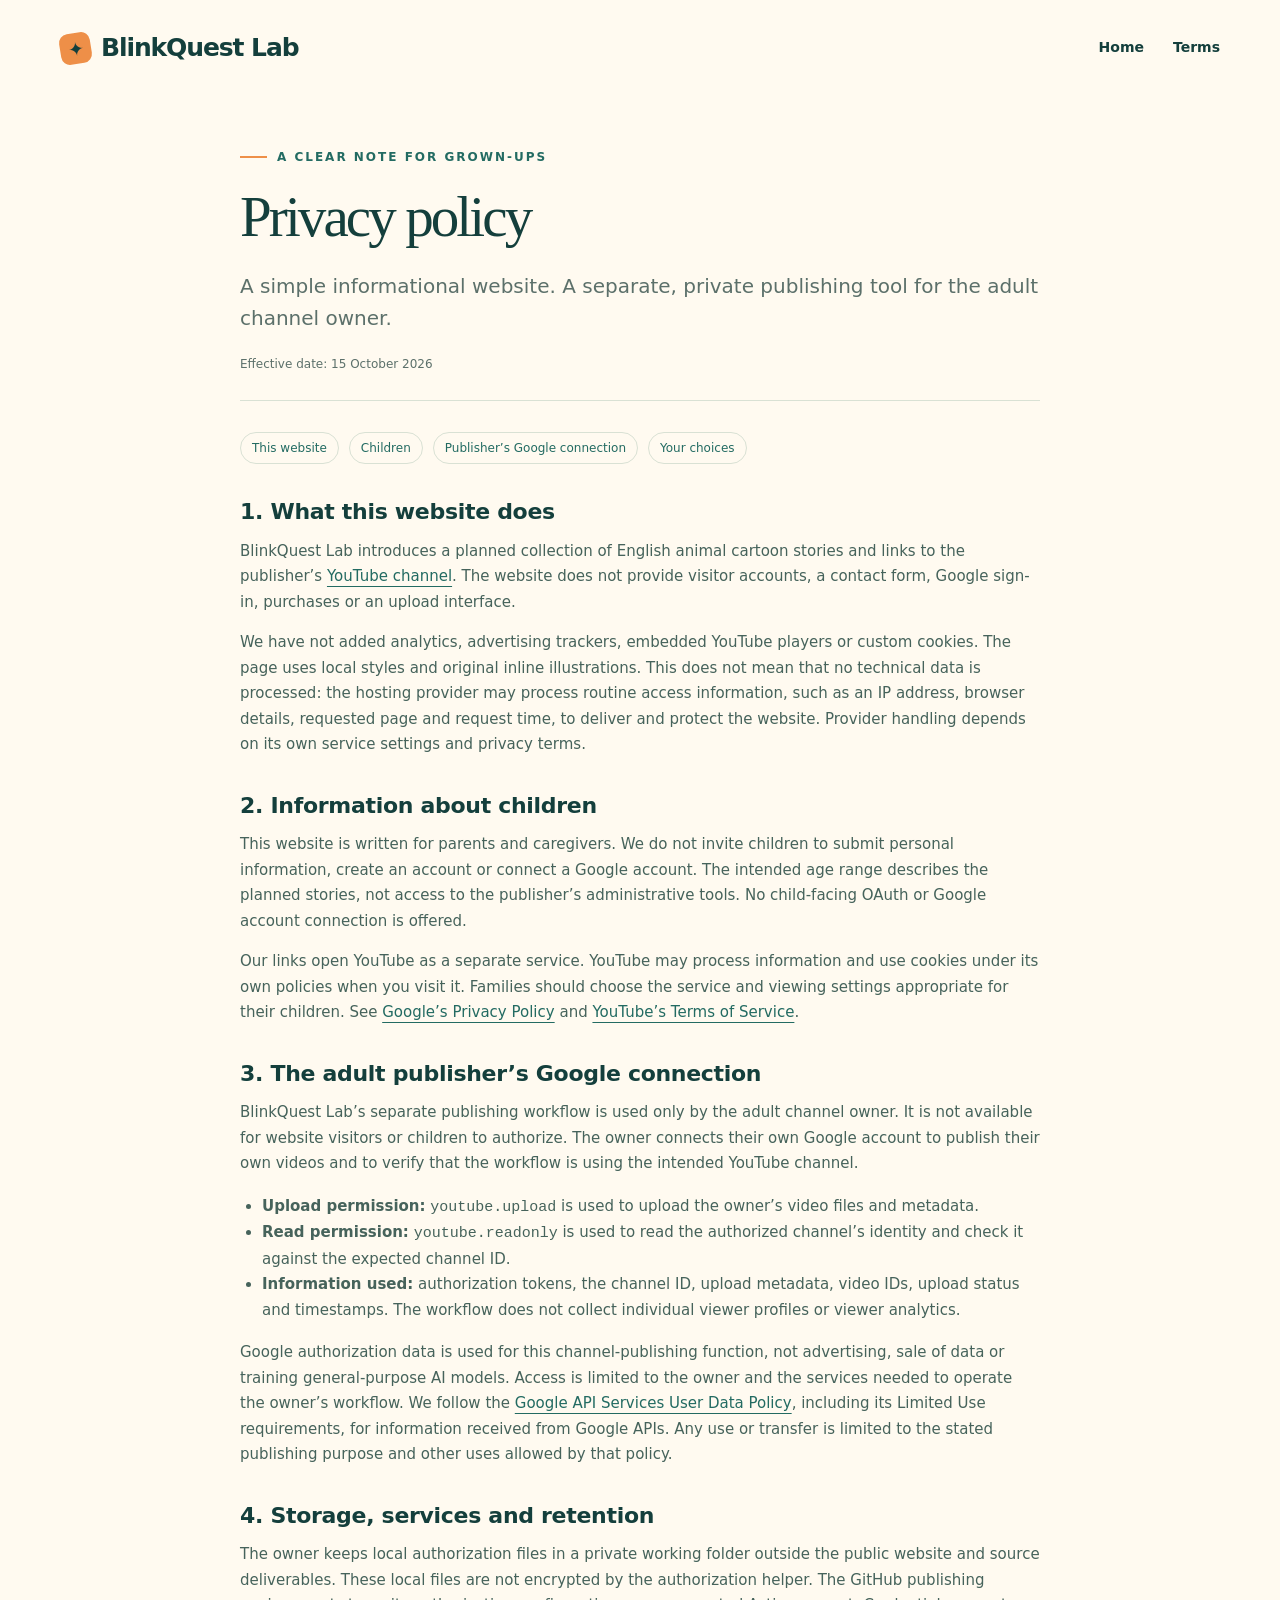
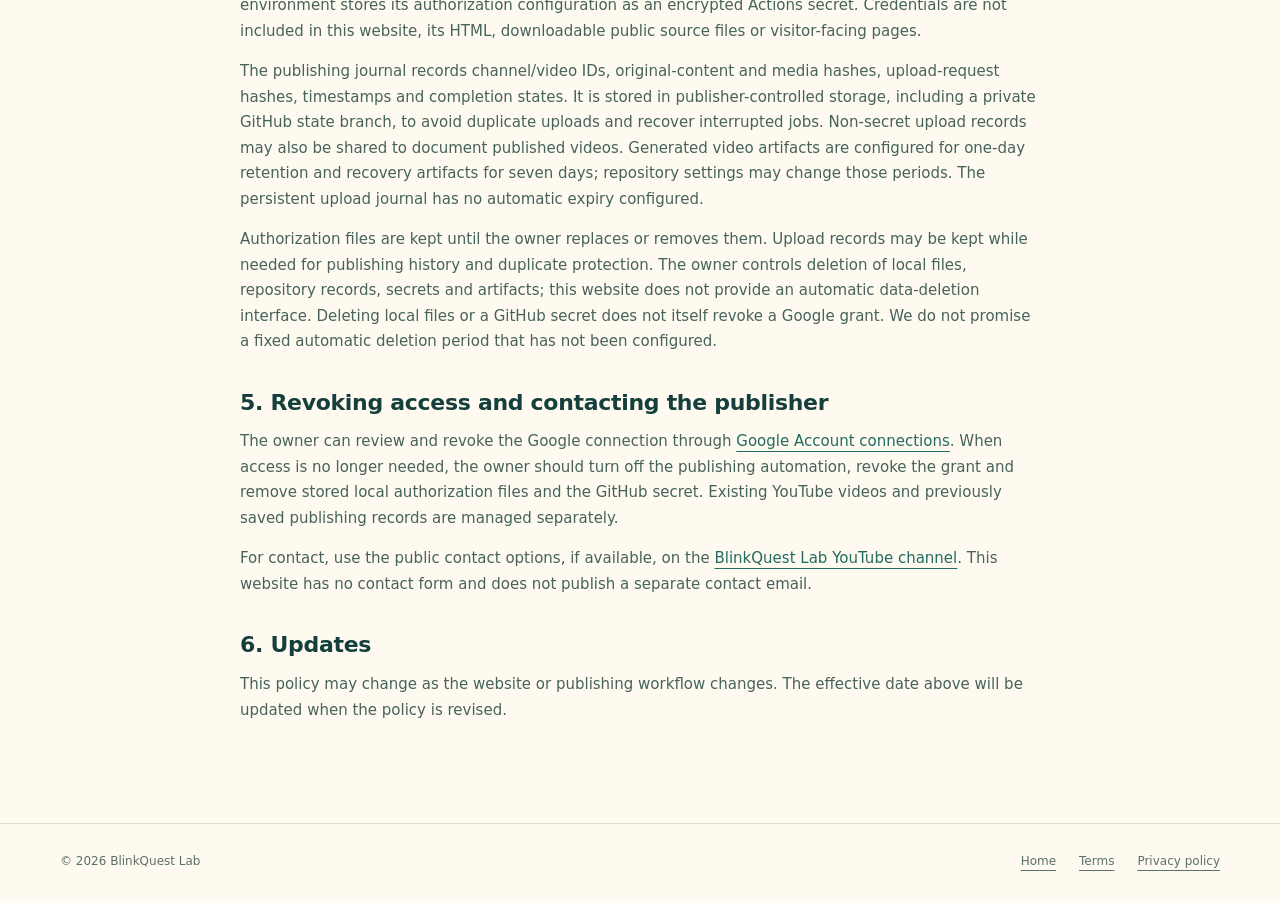
==== privacy.html @ 32cdb464 "Publish BlinkQuest Lab information and privacy pages" ====
<!doctype html><html lang="en"><head><meta charset="utf-8"><meta name="viewport" content="width=device-width,initial-scale=1"><meta name="description" content="Privacy information for BlinkQuest Lab's parent-information website and separate adult publisher workflow."><title>Privacy policy — BlinkQuest Lab</title><link rel="canonical" href="https://mehmetstorm1088-maker.github.io/privacy.html"><link rel="stylesheet" href="site.css"></head><body><a class="skip" href="#main">Skip to content</a><header><div class="wrap nav"><a class="brand" href="index.html"><span class="brandmark" aria-hidden="true">✦</span>BlinkQuest Lab</a><nav class="navlinks" aria-label="Main navigation"><a href="index.html">Home</a><a href="terms.html">Terms</a></nav></div></header><main id="main" class="wrap legal"><div class="eyebrow">A clear note for grown-ups</div><h1>Privacy policy</h1><p class="intro">A simple informational website. A separate, private publishing tool for the adult channel owner.</p><p class="updated">Effective date: 15 October 2026</p><nav class="toc" aria-label="Policy sections"><a href="#website">This website</a><a href="#children">Children</a><a href="#publisher">Publisher’s Google connection</a><a href="#choices">Your choices</a></nav>
<h2 id="website">1. What this website does</h2><p>BlinkQuest Lab introduces a planned collection of English animal cartoon stories and links to the publisher’s <a href="https://www.youtube.com/channel/UC2xDrOsBQC-hWsGO5tNByVg" target="_blank" rel="noopener noreferrer">YouTube channel</a>. The website does not provide visitor accounts, a contact form, Google sign-in, purchases or an upload interface.</p><p>We have not added analytics, advertising trackers, embedded YouTube players or custom cookies. The page uses local styles and original inline illustrations. This does not mean that no technical data is processed: the hosting provider may process routine access information, such as an IP address, browser details, requested page and request time, to deliver and protect the website. Provider handling depends on its own service settings and privacy terms.</p>
<h2 id="children">2. Information about children</h2><p>This website is written for parents and caregivers. We do not invite children to submit personal information, create an account or connect a Google account. The intended age range describes the planned stories, not access to the publisher’s administrative tools. No child-facing OAuth or Google account connection is offered.</p><p>Our links open YouTube as a separate service. YouTube may process information and use cookies under its own policies when you visit it. Families should choose the service and viewing settings appropriate for their children. See <a href="https://policies.google.com/privacy" target="_blank" rel="noopener noreferrer">Google’s Privacy Policy</a> and <a href="https://www.youtube.com/static?template=terms" target="_blank" rel="noopener noreferrer">YouTube’s Terms of Service</a>.</p>
<h2 id="publisher">3. The adult publisher’s Google connection</h2><p>BlinkQuest Lab’s separate publishing workflow is used only by the adult channel owner. It is not available for website visitors or children to authorize. The owner connects their own Google account to publish their own videos and to verify that the workflow is using the intended YouTube channel.</p><ul><li><strong>Upload permission:</strong> <code>youtube.upload</code> is used to upload the owner’s video files and metadata.</li><li><strong>Read permission:</strong> <code>youtube.readonly</code> is used to read the authorized channel’s identity and check it against the expected channel ID.</li><li><strong>Information used:</strong> authorization tokens, the channel ID, upload metadata, video IDs, upload status and timestamps. The workflow does not collect individual viewer profiles or viewer analytics.</li></ul><p>Google authorization data is used for this channel-publishing function, not advertising, sale of data or training general-purpose AI models. Access is limited to the owner and the services needed to operate the owner’s workflow. We follow the <a href="https://developers.google.com/terms/api-services-user-data-policy" target="_blank" rel="noopener noreferrer">Google API Services User Data Policy</a>, including its Limited Use requirements, for information received from Google APIs. Any use or transfer is limited to the stated publishing purpose and other uses allowed by that policy.</p>
<h2>4. Storage, services and retention</h2><p>The owner keeps local authorization files in a private working folder outside the public website and source deliverables. These local files are not encrypted by the authorization helper. The GitHub publishing environment stores its authorization configuration as an encrypted Actions secret. Credentials are not included in this website, its HTML, downloadable public source files or visitor-facing pages.</p><p>The publishing journal records channel/video IDs, original-content and media hashes, upload-request hashes, timestamps and completion states. It is stored in publisher-controlled storage, including a private GitHub state branch, to avoid duplicate uploads and recover interrupted jobs. Non-secret upload records may also be shared to document published videos. Generated video artifacts are configured for one-day retention and recovery artifacts for seven days; repository settings may change those periods. The persistent upload journal has no automatic expiry configured.</p><p>Authorization files are kept until the owner replaces or removes them. Upload records may be kept while needed for publishing history and duplicate protection. The owner controls deletion of local files, repository records, secrets and artifacts; this website does not provide an automatic data-deletion interface. Deleting local files or a GitHub secret does not itself revoke a Google grant. We do not promise a fixed automatic deletion period that has not been configured.</p>
<h2 id="choices">5. Revoking access and contacting the publisher</h2><p>The owner can review and revoke the Google connection through <a href="https://myaccount.google.com/connections" target="_blank" rel="noopener noreferrer">Google Account connections</a>. When access is no longer needed, the owner should turn off the publishing automation, revoke the grant and remove stored local authorization files and the GitHub secret. Existing YouTube videos and previously saved publishing records are managed separately.</p><p>For contact, use the public contact options, if available, on the <a href="https://www.youtube.com/channel/UC2xDrOsBQC-hWsGO5tNByVg" target="_blank" rel="noopener noreferrer">BlinkQuest Lab YouTube channel</a>. This website has no contact form and does not publish a separate contact email.</p>
<h2>6. Updates</h2><p>This policy may change as the website or publishing workflow changes. The effective date above will be updated when the policy is revised.</p></main><footer><div class="wrap foot"><span>© 2026 BlinkQuest Lab</span><nav class="footnav" aria-label="Footer"><a href="index.html">Home</a><a href="terms.html">Terms</a><a href="privacy.html">Privacy policy</a></nav></div></footer></body></html>
---- site.css ----
:root{--paper:#fffaf0;--ink:#143f3c;--muted:#5c706a;--teal:#236b62;--orange:#ee8f48;--line:#d9e1d4;--wash:#edf2e5;--white:#fffef8}*{box-sizing:border-box}html{scroll-behavior:smooth}body{margin:0;background:var(--paper);color:var(--ink);font:17px/1.7 system-ui,-apple-system,BlinkMacSystemFont,"Segoe UI",sans-serif}a{color:inherit;text-underline-offset:5px}a:focus-visible,button:focus-visible{outline:3px solid var(--orange);outline-offset:5px}.wrap{width:min(1160px,calc(100% - 48px));margin:auto}.skip{position:absolute;left:20px;top:-90px;background:var(--ink);color:white;padding:10px 18px;z-index:9}.skip:focus{top:12px}header{padding:27px 0}.nav{display:flex;align-items:center;justify-content:space-between;gap:28px}.brand{text-decoration:none;font-weight:850;letter-spacing:-1.1px;font-size:25px;display:flex;align-items:center;gap:10px}.brandmark{width:31px;height:31px;background:var(--orange);border-radius:9px;transform:rotate(-9deg);display:inline-grid;place-items:center;color:var(--ink);font-size:19px}.navlinks{display:flex;align-items:center;gap:29px;font-size:14px;font-weight:650}.navlinks a{text-decoration:none}.navlinks a:hover{text-decoration:underline}.hero{display:grid;grid-template-columns:1.02fr 1fr;gap:36px;align-items:center;padding:53px 0 68px}.eyebrow{font-size:12px;letter-spacing:2px;font-weight:800;text-transform:uppercase;color:var(--teal);display:flex;align-items:center;gap:10px}.eyebrow:before{content:"";width:27px;height:2px;background:var(--orange)}h1,h2,h3,p{margin-top:0}h1,h2{font-family:Georgia,"Times New Roman",serif;font-weight:500;letter-spacing:-2.9px;line-height:1.04}h1{font-size:clamp(54px,6.5vw,84px);margin:24px 0}h1 em{font-style:normal;color:var(--teal)}.lead{max-width:460px;color:var(--muted);font-size:18px;line-height:1.75}.actions{display:flex;gap:20px;align-items:center;flex-wrap:wrap;margin-top:29px}.button{display:inline-flex;align-items:center;gap:21px;border-radius:100px;background:var(--teal);color:white;padding:13px 23px;text-decoration:none;font-size:14px;font-weight:750}.button:hover{background:var(--ink)}.textlink{font-size:14px;font-weight:700}.tiny{font-size:12px;color:var(--muted);margin-top:18px}.hero-art{position:relative}.hero-art svg{width:100%;display:block}.stamp{position:absolute;right:8px;top:12px;background:var(--orange);border-radius:50%;width:99px;height:99px;display:flex;align-items:center;justify-content:center;text-align:center;font-size:11px;font-weight:800;line-height:1.4;transform:rotate(12deg);border:7px solid var(--paper)}.ribbon{border-top:1px solid var(--line);border-bottom:1px solid var(--line);padding:20px 0}.ribbon .wrap{display:flex;gap:25px;justify-content:space-between;color:var(--teal);font-size:13px;font-weight:700}.ribbon span:before{content:"✦";color:var(--orange);margin-right:12px}.section{padding:82px 0}.sectionhead{display:grid;grid-template-columns:1fr .65fr;gap:70px;align-items:end;margin-bottom:33px}h2{font-size:clamp(38px,4.8vw,57px);letter-spacing:-1.9px;margin:15px 0 0}.sectionhead p{color:var(--muted);font-size:15px;margin:0}.stories{display:grid;grid-template-columns:repeat(3,1fr);gap:24px}.story{border-top:1px solid var(--line);padding-top:18px}.scene{height:180px;border-radius:130px 130px 16px 16px;display:grid;place-items:center;background:#f4e4c9;margin-bottom:21px;overflow:hidden}.scene svg{height:155px;width:190px}.scene.green{background:#dce8d8}.scene.peach{background:#f8dfc8}.number{font-size:11px;letter-spacing:1.5px;font-weight:800;color:var(--teal)}h3{font-family:Georgia,serif;font-size:26px;line-height:1.2;font-weight:500;margin:10px 0}.story p{font-size:14px;color:var(--muted);line-height:1.7;margin-bottom:0}.story-tag{display:inline-block;font-size:11px;border:1px solid #ccd7c6;border-radius:30px;padding:3px 10px;margin-top:15px;color:var(--teal)}.family{background:var(--wash);border-radius:25px;padding:48px;display:grid;grid-template-columns:.85fr 1fr;gap:70px}.family h2{margin-bottom:20px}.family p{color:var(--muted);font-size:15px}.principles{list-style:none;margin:0;padding:0;counter-reset:steps}.principles li{display:grid;grid-template-columns:30px 1fr;gap:15px;padding:17px 0;border-bottom:1px solid #cdd9c8;counter-increment:steps}.principles li:before{content:"0" counter(steps);font-size:12px;color:var(--teal);font-weight:800;padding-top:2px}.principles strong{font-size:15px}.principles p{margin:4px 0 0;font-size:13px;line-height:1.6}.publisher{max-width:780px;margin:44px auto 0;text-align:center;color:var(--muted);font-size:13px}.publisher h3{font-family:inherit;font-size:13px;font-weight:750;color:var(--ink)}footer{border-top:1px solid var(--line);padding:27px 0 34px;margin-top:0}.foot{display:flex;justify-content:space-between;align-items:center;gap:25px;font-size:12px;color:var(--muted)}.footnav{display:flex;gap:23px;flex-wrap:wrap}.legal{max-width:800px;padding:50px 0 85px}.legal h1{font-size:57px;margin-top:20px}.legal .intro{font-size:20px;color:var(--muted);line-height:1.6}.legal .updated{font-size:12px;color:var(--muted);border-bottom:1px solid var(--line);padding-bottom:25px;margin-bottom:31px}.legal h2{font-family:inherit;font-size:22px;font-weight:750;letter-spacing:-.3px;line-height:1.3;margin:34px 0 12px}.legal p,.legal li{font-size:15px;color:#46635b}.legal ul{padding-left:22px}.legal .callout{background:var(--wash);border-left:3px solid var(--teal);padding:18px 22px;border-radius:0 14px 14px 0}.legal a{color:var(--teal)}.legal .toc{display:flex;gap:10px;flex-wrap:wrap;font-size:12px}.legal .toc a{padding:5px 11px;border:1px solid var(--line);border-radius:30px;text-decoration:none}@media(max-width:800px){.hero{grid-template-columns:1fr;padding-top:30px;gap:8px}.hero-art{max-width:520px;width:100%;margin:0 auto}.hero h1{max-width:600px}.lead{max-width:560px}.hero-art svg{max-height:440px}.sectionhead{grid-template-columns:1fr;gap:18px}.family{grid-template-columns:1fr;gap:22px;padding:30px}.stories{gap:17px}.scene{height:150px}.scene svg{height:135px;width:150px}.ribbon .wrap{justify-content:center;flex-wrap:wrap;gap:12px 24px}.foot{align-items:flex-start}}@media(max-width:560px){.wrap{width:calc(100% - 36px)}header{padding:19px 0}.brand{font-size:22px}.brandmark{width:27px;height:27px}.navlinks{gap:15px;font-size:12px}.navlinks .desktop{display:none}h1{font-size:58px}.hero{padding-bottom:35px}.hero-art svg{max-height:355px}.stamp{width:81px;height:81px;font-size:9px;right:0;top:0}.lead{font-size:16px}.section{padding:49px 0}.stories{grid-template-columns:1fr;gap:30px}.story{display:grid;grid-template-columns:110px 1fr;gap:0 20px}.scene{grid-row:span 5;height:145px;border-radius:75px 75px 12px 12px;margin:0}.scene svg{width:110px;height:125px}.story h3{font-size:24px;margin:7px 0}.story p{font-size:13px}.story-tag{justify-self:start;font-size:10px;margin-top:10px}.foot{display:block}.footnav{margin-top:16px}.legal{padding-top:28px}.legal h1{font-size:44px}.legal .intro{font-size:18px}}@media(prefers-reduced-motion:reduce){html{scroll-behavior:auto}}
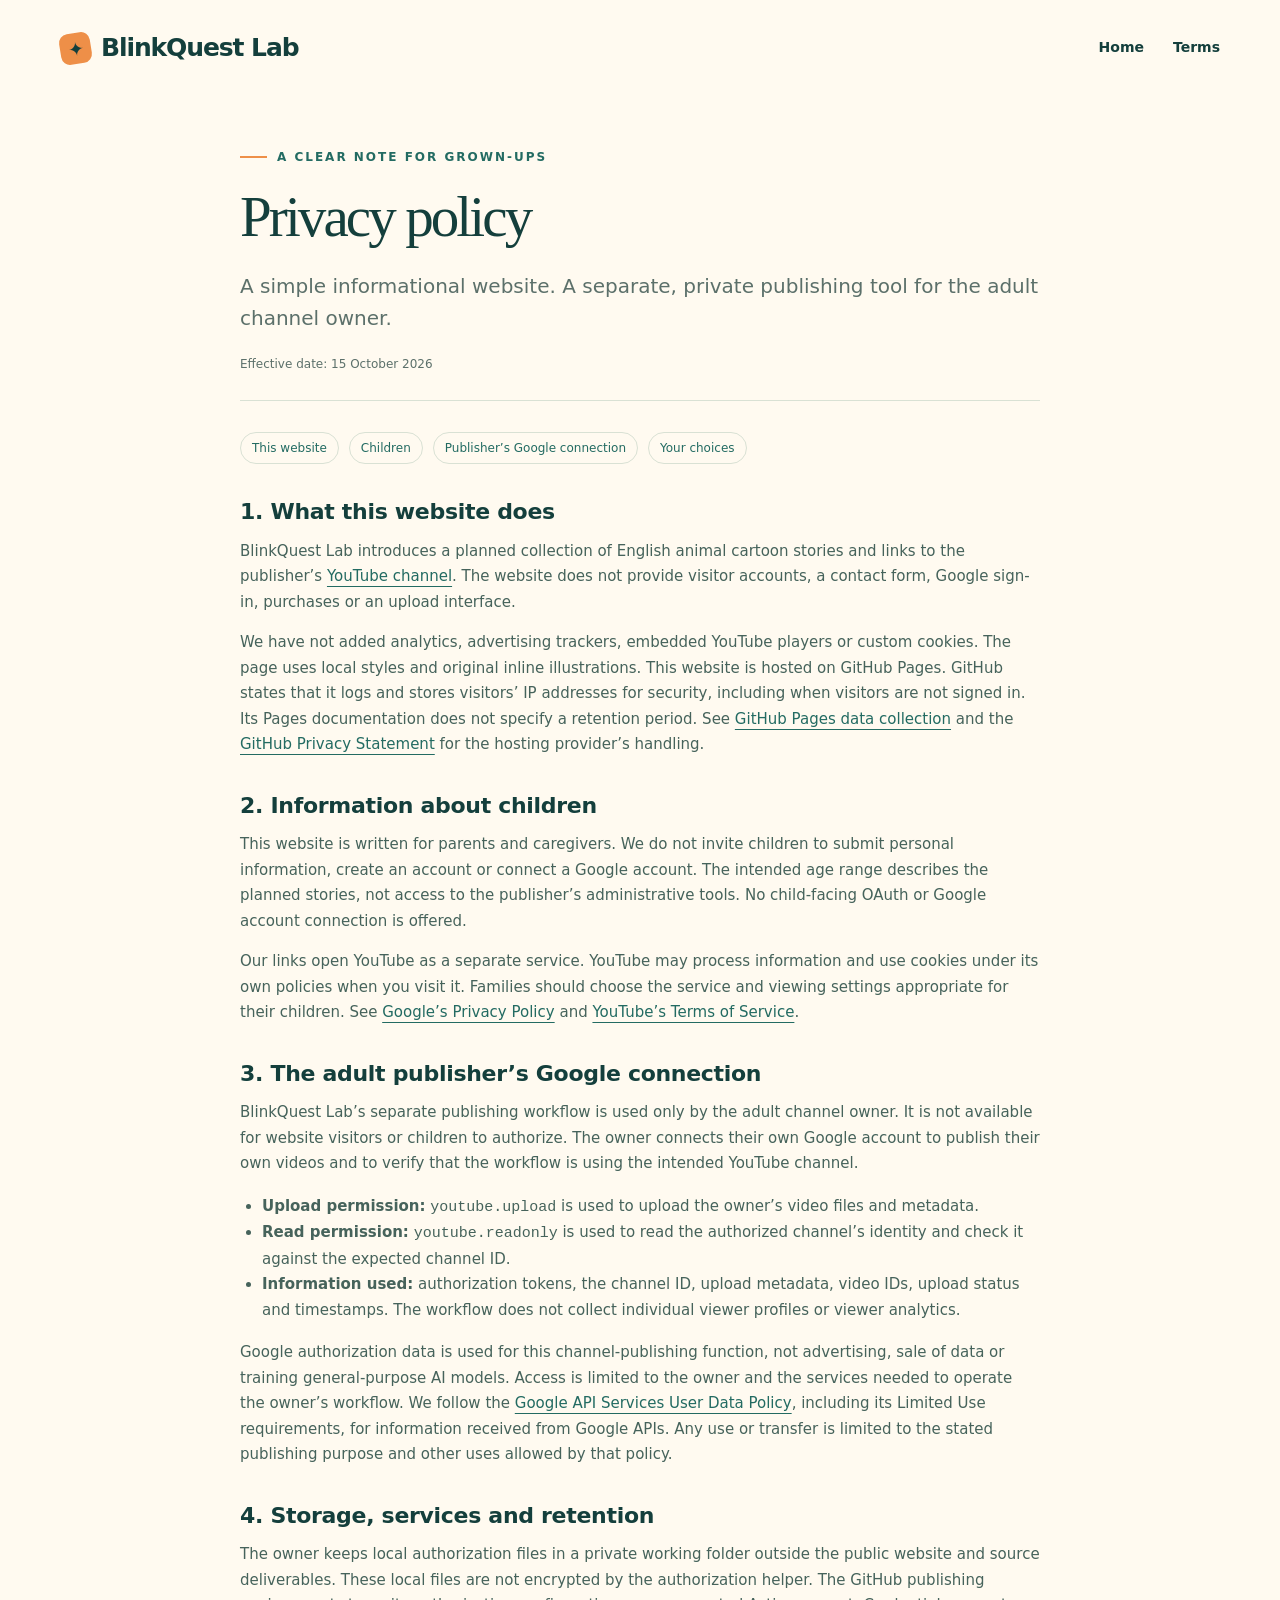
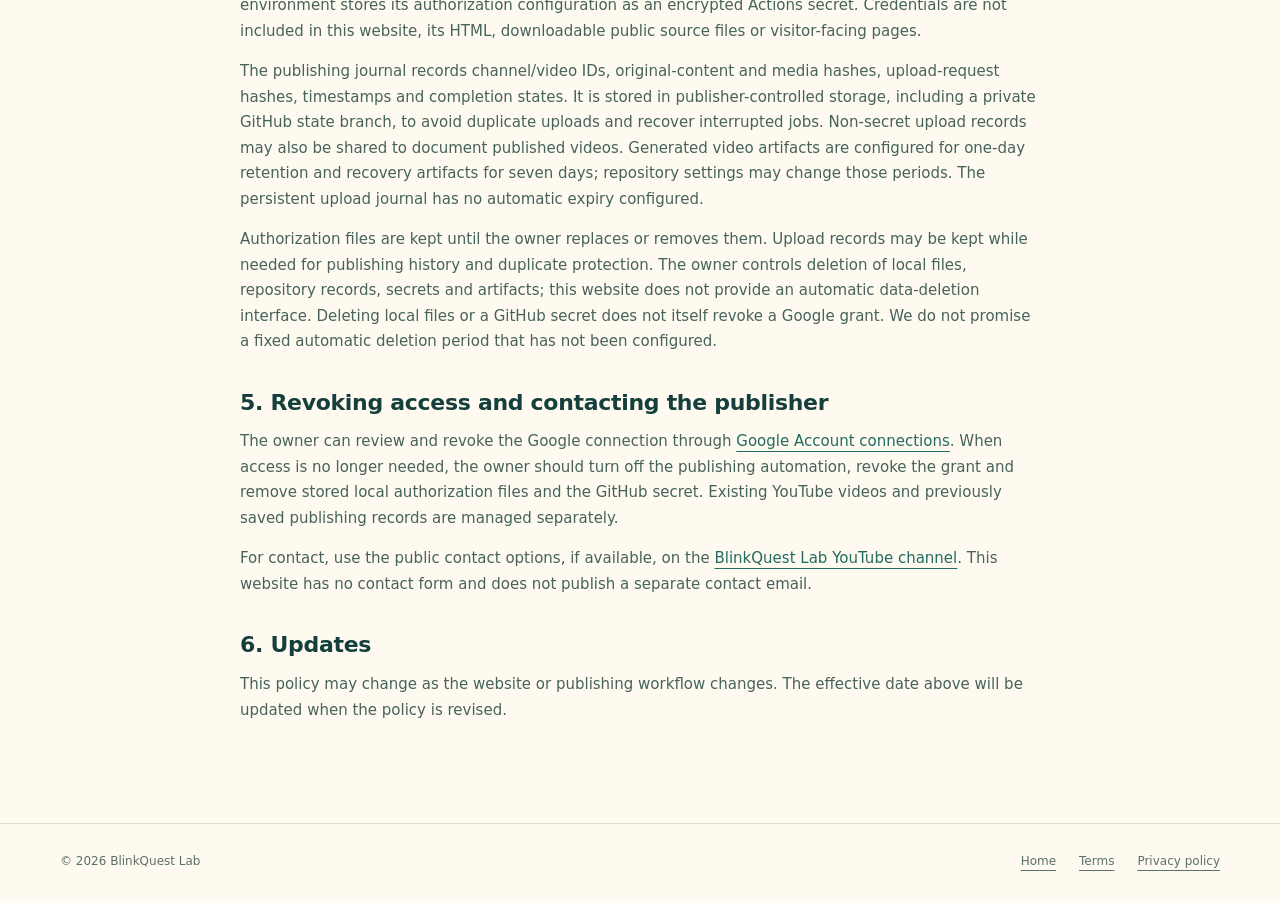
==== commit e72c1d22: "Update privacy.html" ====
--- a/privacy.html
+++ b/privacy.html
@@ -1,5 +1,5 @@
 <!doctype html><html lang="en"><head><meta charset="utf-8"><meta name="viewport" content="width=device-width,initial-scale=1"><meta name="description" content="Privacy information for BlinkQuest Lab's parent-information website and separate adult publisher workflow."><title>Privacy policy — BlinkQuest Lab</title><link rel="canonical" href="https://mehmetstorm1088-maker.github.io/privacy.html"><link rel="stylesheet" href="site.css"></head><body><a class="skip" href="#main">Skip to content</a><header><div class="wrap nav"><a class="brand" href="index.html"><span class="brandmark" aria-hidden="true">✦</span>BlinkQuest Lab</a><nav class="navlinks" aria-label="Main navigation"><a href="index.html">Home</a><a href="terms.html">Terms</a></nav></div></header><main id="main" class="wrap legal"><div class="eyebrow">A clear note for grown-ups</div><h1>Privacy policy</h1><p class="intro">A simple informational website. A separate, private publishing tool for the adult channel owner.</p><p class="updated">Effective date: 15 October 2026</p><nav class="toc" aria-label="Policy sections"><a href="#website">This website</a><a href="#children">Children</a><a href="#publisher">Publisher’s Google connection</a><a href="#choices">Your choices</a></nav>
-<h2 id="website">1. What this website does</h2><p>BlinkQuest Lab introduces a planned collection of English animal cartoon stories and links to the publisher’s <a href="https://www.youtube.com/channel/UC2xDrOsBQC-hWsGO5tNByVg" target="_blank" rel="noopener noreferrer">YouTube channel</a>. The website does not provide visitor accounts, a contact form, Google sign-in, purchases or an upload interface.</p><p>We have not added analytics, advertising trackers, embedded YouTube players or custom cookies. The page uses local styles and original inline illustrations. This does not mean that no technical data is processed: the hosting provider may process routine access information, such as an IP address, browser details, requested page and request time, to deliver and protect the website. Provider handling depends on its own service settings and privacy terms.</p>
+<h2 id="website">1. What this website does</h2><p>BlinkQuest Lab introduces a planned collection of English animal cartoon stories and links to the publisher’s <a href="https://www.youtube.com/channel/UC2xDrOsBQC-hWsGO5tNByVg" target="_blank" rel="noopener noreferrer">YouTube channel</a>. The website does not provide visitor accounts, a contact form, Google sign-in, purchases or an upload interface.</p><p>We have not added analytics, advertising trackers, embedded YouTube players or custom cookies. The page uses local styles and original inline illustrations. This website is hosted on GitHub Pages. GitHub states that it logs and stores visitors’ IP addresses for security, including when visitors are not signed in. Its Pages documentation does not specify a retention period. See <a href="https://docs.github.com/en/pages/getting-started-with-github-pages/what-is-github-pages#data-collection" target="_blank" rel="noopener noreferrer">GitHub Pages data collection</a> and the <a href="https://docs.github.com/en/site-policy/privacy-policies/github-general-privacy-statement" target="_blank" rel="noopener noreferrer">GitHub Privacy Statement</a> for the hosting provider’s handling.</p>
 <h2 id="children">2. Information about children</h2><p>This website is written for parents and caregivers. We do not invite children to submit personal information, create an account or connect a Google account. The intended age range describes the planned stories, not access to the publisher’s administrative tools. No child-facing OAuth or Google account connection is offered.</p><p>Our links open YouTube as a separate service. YouTube may process information and use cookies under its own policies when you visit it. Families should choose the service and viewing settings appropriate for their children. See <a href="https://policies.google.com/privacy" target="_blank" rel="noopener noreferrer">Google’s Privacy Policy</a> and <a href="https://www.youtube.com/static?template=terms" target="_blank" rel="noopener noreferrer">YouTube’s Terms of Service</a>.</p>
 <h2 id="publisher">3. The adult publisher’s Google connection</h2><p>BlinkQuest Lab’s separate publishing workflow is used only by the adult channel owner. It is not available for website visitors or children to authorize. The owner connects their own Google account to publish their own videos and to verify that the workflow is using the intended YouTube channel.</p><ul><li><strong>Upload permission:</strong> <code>youtube.upload</code> is used to upload the owner’s video files and metadata.</li><li><strong>Read permission:</strong> <code>youtube.readonly</code> is used to read the authorized channel’s identity and check it against the expected channel ID.</li><li><strong>Information used:</strong> authorization tokens, the channel ID, upload metadata, video IDs, upload status and timestamps. The workflow does not collect individual viewer profiles or viewer analytics.</li></ul><p>Google authorization data is used for this channel-publishing function, not advertising, sale of data or training general-purpose AI models. Access is limited to the owner and the services needed to operate the owner’s workflow. We follow the <a href="https://developers.google.com/terms/api-services-user-data-policy" target="_blank" rel="noopener noreferrer">Google API Services User Data Policy</a>, including its Limited Use requirements, for information received from Google APIs. Any use or transfer is limited to the stated publishing purpose and other uses allowed by that policy.</p>
 <h2>4. Storage, services and retention</h2><p>The owner keeps local authorization files in a private working folder outside the public website and source deliverables. These local files are not encrypted by the authorization helper. The GitHub publishing environment stores its authorization configuration as an encrypted Actions secret. Credentials are not included in this website, its HTML, downloadable public source files or visitor-facing pages.</p><p>The publishing journal records channel/video IDs, original-content and media hashes, upload-request hashes, timestamps and completion states. It is stored in publisher-controlled storage, including a private GitHub state branch, to avoid duplicate uploads and recover interrupted jobs. Non-secret upload records may also be shared to document published videos. Generated video artifacts are configured for one-day retention and recovery artifacts for seven days; repository settings may change those periods. The persistent upload journal has no automatic expiry configured.</p><p>Authorization files are kept until the owner replaces or removes them. Upload records may be kept while needed for publishing history and duplicate protection. The owner controls deletion of local files, repository records, secrets and artifacts; this website does not provide an automatic data-deletion interface. Deleting local files or a GitHub secret does not itself revoke a Google grant. We do not promise a fixed automatic deletion period that has not been configured.</p>
